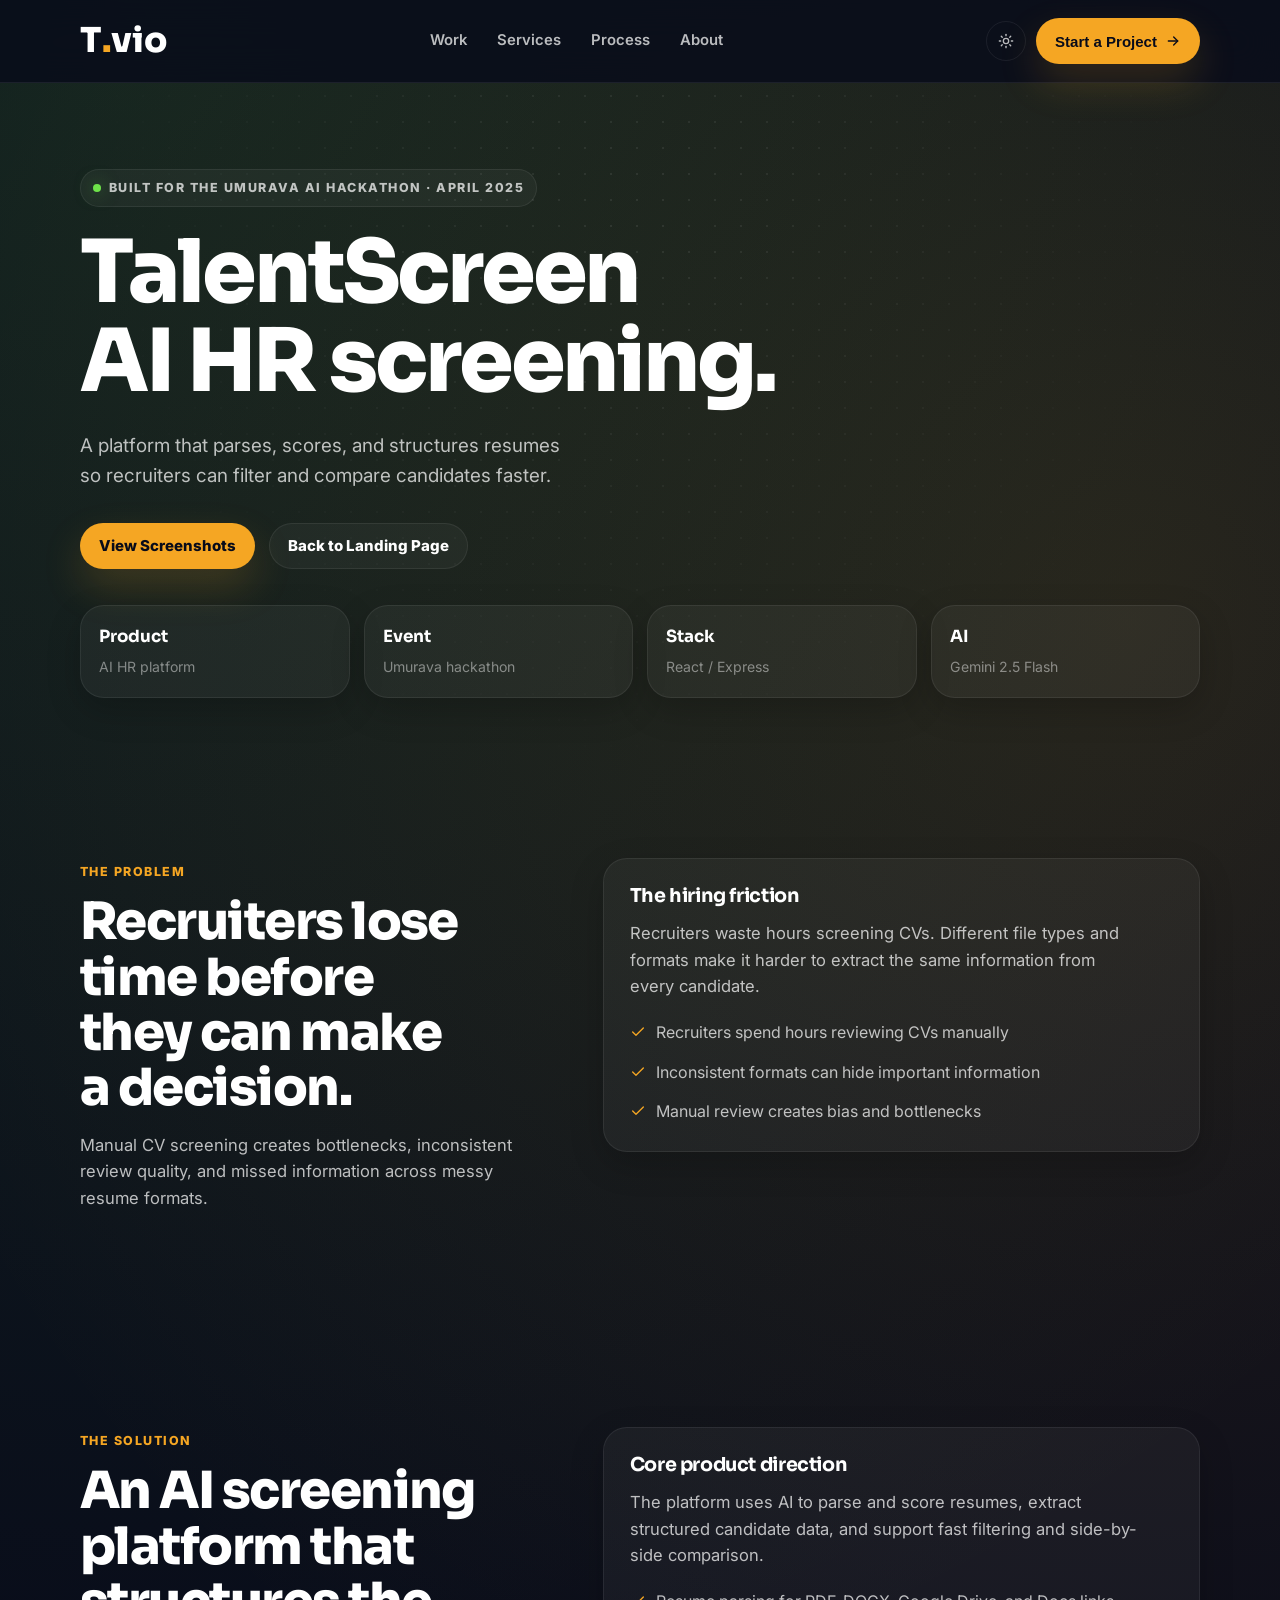
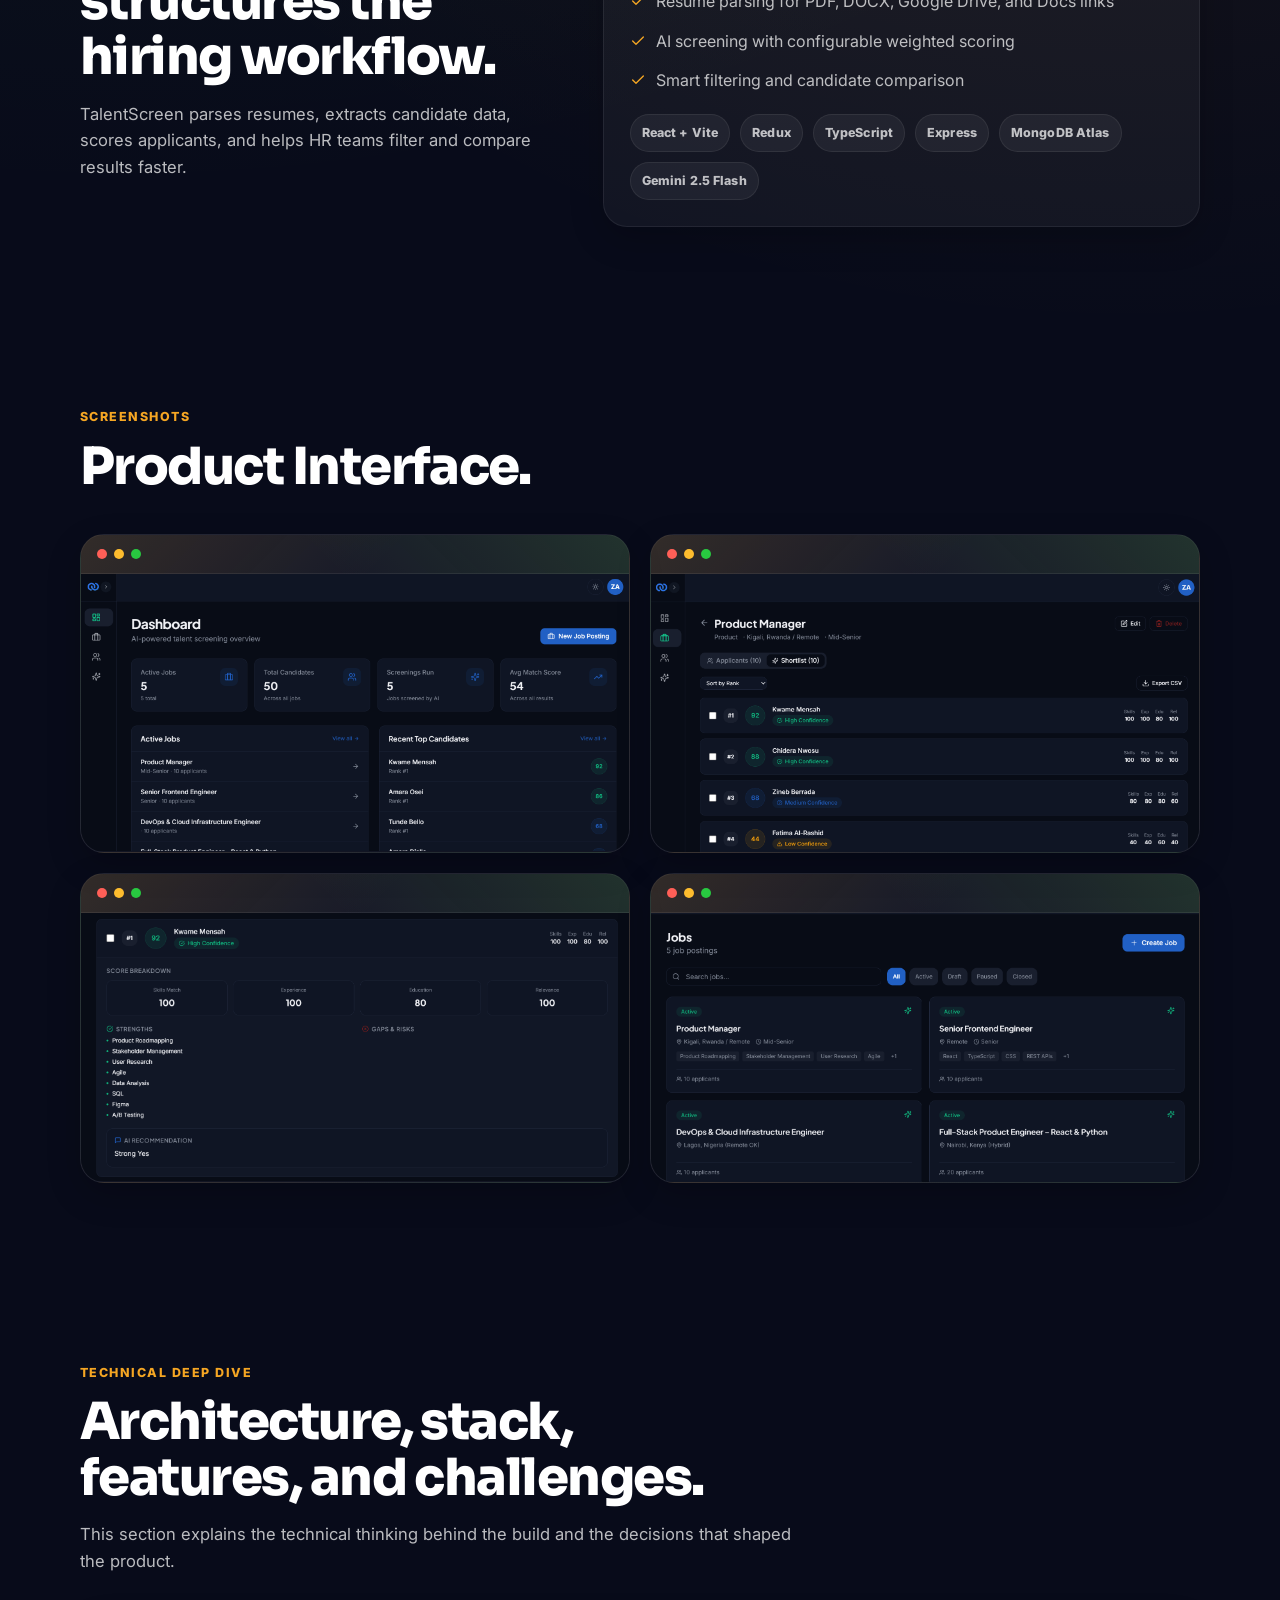
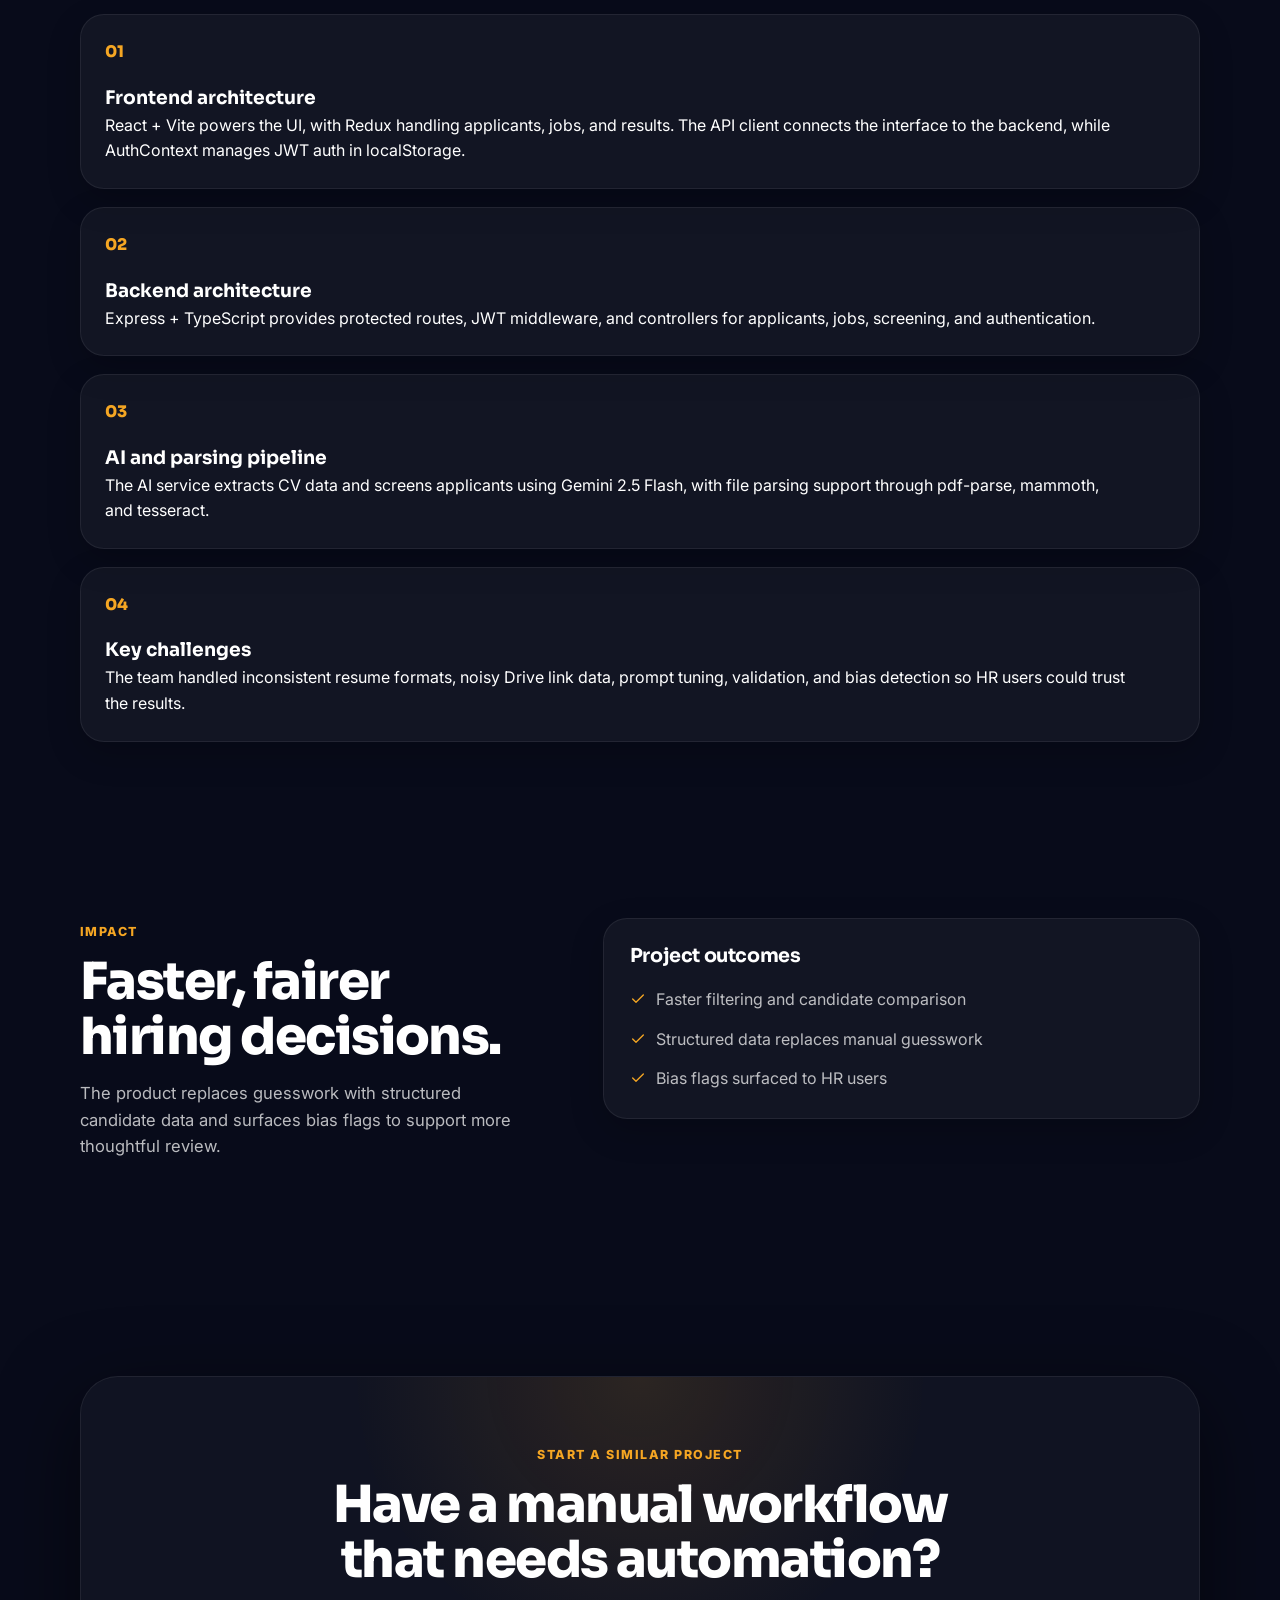
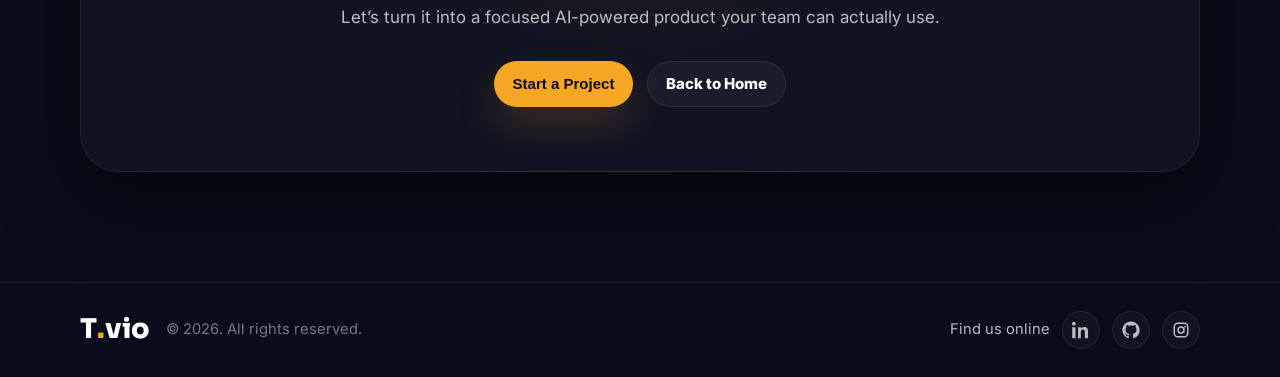
==== sub_pages/talentscreenai_case_study_template.html @ 97096a98 "changed layout and added new pages, new theme(dark/light), case study page" ====
<!DOCTYPE html>
<html lang="en">
<head>
  <meta charset="UTF-8" />
  <meta name="viewport" content="width=device-width, initial-scale=1.0" />
  <title>TalentScreenAI Case Study — T.vio</title>
  <meta name="description" content="A T.vio case study page for TalentScreenAI, an AI-powered hiring and candidate screening product." />

  <link rel="preconnect" href="https://fonts.googleapis.com" />
  <link rel="preconnect" href="https://fonts.gstatic.com" crossorigin />
  <link href="https://fonts.googleapis.com/css2?family=Inter:wght@400;500;600;700;800;900&family=Sora:wght@600;700;800&display=swap" rel="stylesheet" />

  <link rel="icon" type="image/png" href="../img/tvio logo.jpeg">
  <link rel="stylesheet" href="../tvio-theme.css" />
  <link rel="stylesheet" href="../style.css" />

  <style>

    * {
  box-sizing: border-box;
  margin: 0;
  padding: 0;
}

html { scroll-behavior: smooth; }

a {
  color: inherit;
  text-decoration: none;
}

img {
  display: block;
  max-width: 100%;
}

h1,
h2,
h3,
p,
li {
  text-wrap: pretty;
}

h1,
h2,
h3 {
  font-family: var(--font-heading);
  text-wrap: balance;
}

.headline-line {
  display: block;
}

.hero-lockup .headline-line {
  white-space: nowrap;
}

.container {
  width: min(1120px, calc(100% - 40px));
  margin: 0 auto;
}

.nav {
  position: sticky;
  top: 0;
  z-index: 50;
  backdrop-filter: blur(18px);
  background: rgba(8, 11, 26, 0.82);
  border-bottom: 1px solid var(--border);
  transition: background 0.25s ease, border-color 0.25s ease;
}

body.menu-open { overflow: hidden; }

.nav-inner {
  min-height: 82px;
  display: flex;
  align-items: center;
  justify-content: space-between;
  gap: 20px;
}

.logo {
  display: inline-flex;
  align-items: center;
  color: var(--text);
  font-family: var(--font-heading);
  font-size: 2.15rem;
  font-weight: 800;
  line-height: 1;
}

.logo-accent { color: var(--primary); }

.nav-links {
  display: flex;
  align-items: center;
  gap: 30px;
  color: var(--muted-2);
  font-size: 0.93rem;
  font-weight: 600;
}

.nav-links a {
  position: relative;
  padding: 8px 0;
  transition: color 0.2s ease;
}

.nav-links a::after {
  content: "";
  position: absolute;
  left: 0;
  right: 0;
  bottom: 2px;
  height: 2px;
  border-radius: 999px;
  background: var(--primary);
  transform: scaleX(0);
  transform-origin: center;
  transition: transform 0.2s ease;
}

.nav-links a:hover { color: var(--text); }
.nav-links a:hover::after { transform: scaleX(1); }

.nav-actions {
  display: flex;
  align-items: center;
  gap: 10px;
}

.btn {
  display: inline-flex;
  align-items: center;
  justify-content: center;
  gap: 8px;
  min-height: 46px;
  padding: 0 18px;
  white-space: nowrap;
  border-radius: 999px;
  border: 1px solid transparent;
  font-weight: 800;
  font-size: 0.94rem;
  transition: transform 0.2s ease, border-color 0.2s ease, background 0.2s ease;
  cursor: pointer;
}

.btn:hover { transform: translateY(-2px); }

.btn-primary {
  background: var(--cta);
  color: var(--cta-text);
  box-shadow: 0 18px 40px rgba(245, 166, 35, 0.18);
}

.btn-secondary {
  background: rgba(255, 255, 255, 0.04);
  border-color: var(--border);
  color: var(--text);
}

.btn-icon,
.theme-icon,
.menu-icon,
.close-icon,
.section-icon svg,
.check-icon {
  width: 16px;
  height: 16px;
  stroke: currentColor;
  stroke-width: 2;
  fill: none;
  stroke-linecap: round;
  stroke-linejoin: round;
}

.theme-toggle,
.mobile-menu-toggle {
  width: 40px;
  height: 40px;
  display: inline-grid;
  place-items: center;
  border-radius: 999px;
  border: 1px solid var(--border);
  background: transparent;
  color: var(--muted-2);
  cursor: pointer;
  transition: transform 0.2s ease, background 0.2s ease, border-color 0.2s ease, color 0.2s ease;
}

.theme-toggle:hover,
.mobile-menu-toggle:hover {
  transform: translateY(-1px);
  background: rgba(255, 255, 255, 0.055);
  color: var(--text);
  border-color: var(--color-faint-white);
}

.mobile-menu-toggle { display: none; }
.close-icon, .moon-icon { display: none; }

body.menu-open .menu-icon,
body.light-mode .sun-icon { display: none; }

body.menu-open .close-icon,
body.light-mode .moon-icon { display: block; }

.case-hero {
  position: relative;
  overflow: hidden;
  padding: 86px 0 72px;
}

.case-hero::before {
  content: "";
  position: absolute;
  inset: 16px 0 auto 50%;
  width: min(780px, 90vw);
  height: min(780px, 90vw);
  transform: translateX(-50%);
  background:
    radial-gradient(circle at 50% 50%, var(--color-green-dim), transparent 0 34%, transparent 54%),
    radial-gradient(circle at 50% 50%, var(--color-orange-dim), transparent 0 22%, transparent 48%);
  filter: blur(8px);
  opacity: 0.9;
  pointer-events: none;
}

.case-hero::after {
  content: "";
  position: absolute;
  inset: 0;
  background-image: radial-gradient(var(--color-faint-white) 1px, transparent 1px);
  background-size: 26px 26px;
  mask-image: radial-gradient(circle at 50% 18%, black, transparent 68%);
  pointer-events: none;
  opacity: 0.45;
}

.case-hero-grid {
  position: relative;
  z-index: 1;
  display: grid;
  grid-template-columns: minmax(0, 1fr);
  gap: 52px;
  align-items: center;
}

.case-hero-grid > * {
  min-width: 0;
}

.eyebrow,
.section-kicker {
  display: inline-flex;
  align-items: center;
  gap: 8px;
  color: var(--primary);
  font-size: 0.78rem;
  font-weight: 800;
  letter-spacing: 0.12em;
  text-transform: uppercase;
  margin-bottom: 12px;
}

.eyebrow {
  padding: 8px 12px;
  border-radius: 999px;
  border: 1px solid var(--border);
  background: rgba(255, 255, 255, 0.04);
  color: var(--muted-2);
  margin-bottom: 22px;
}

.dot {
  width: 8px;
  height: 8px;
  border-radius: 999px;
  background: var(--secondary);
  box-shadow: 0 0 18px rgba(110, 226, 74, 0.55);
}

h1 {
  font-size: clamp(3.25rem, 6.8vw, 6rem);
  line-height: 1.02;
  letter-spacing: -0.035em;
  font-weight: 800;
  max-width: 860px;
  margin-bottom: 24px;
}

.case-hero p {
  max-width: 650px;
  color: var(--muted-2);
  font-size: 1.18rem;
  margin-bottom: 32px;
}

.hero-actions {
  display: flex;
  flex-wrap: wrap;
  gap: 14px;
}

.meta-strip {
  position: relative;
  z-index: 1;
  display: grid;
  grid-template-columns: repeat(4, minmax(0, 1fr));
  gap: 14px;
  margin-top: 36px;
}

.meta-card,
.card,
.screenshot-placeholder,
.timeline-item {
  border-radius: var(--radius);
  background: var(--card);
  border: 1px solid var(--border);
  box-shadow: 0 12px 34px rgba(0, 0, 0, 0.2);
}

.meta-card {
  padding: 18px;
}

.meta-card strong {
  display: block;
  font-family: var(--font-heading);
  font-size: 1.05rem;
  margin-bottom: 3px;
}

.meta-card span {
  color: var(--muted);
  font-size: 0.88rem;
}

section { padding: 88px 0; }

.section-header {
  max-width: 760px;
  margin-bottom: 40px;
}

h2 {
  font-size: clamp(2.25rem, 4vw, 3.45rem);
  line-height: 1.08;
  letter-spacing: -0.03em;
  font-weight: 800;
  margin-bottom: 16px;
}

.section-header p,
.content-block p,
.card p {
  color: var(--muted-2);
  font-size: 1.04rem;
}

.content-grid {
  display: grid;
  grid-template-columns: 0.9fr 1.1fr;
  gap: 34px;
  align-items: start;
}

.card {
  padding: 26px;
}

.card h3 {
  font-family: var(--font-heading);
  font-size: 1.2rem;
  line-height: 1.18;
  letter-spacing: -0.02em;
  margin-bottom: 12px;
}

.card-list {
  display: grid;
  gap: 14px;
  margin-top: 20px;
  list-style: none;
}

.card-list li {
  display: flex;
  gap: 10px;
  color: var(--muted-2);
}

.check-icon {
  flex: 0 0 auto;
  color: var(--primary);
  margin-top: 4px;
}

.screenshots-grid {
  display: grid;
  grid-template-columns: repeat(2, minmax(0, 1fr));
  gap: 20px;
}

.screenshot-placeholder {
  min-height: 280px;
  overflow: hidden;
  background:
    linear-gradient(135deg, var(--color-orange-dim), transparent 38%),
    linear-gradient(225deg, var(--color-green-dim), transparent 38%),
    var(--card);
}

.screenshot-dark  { display: block; }
.screenshot-light { display: none;  }

body.light-mode .screenshot-dark  { display: none;  }
body.light-mode .screenshot-light { display: block; }

.browser-bar {
  display: flex;
  align-items: center;
  gap: 7px;
  padding: 14px 16px;
  border-bottom: 1px solid var(--border);
  background: rgba(255, 255, 255, 0.025);
}

.browser-bar span {
  width: 10px;
  height: 10px;
  border-radius: 999px;
}

.browser-red { background: #FF5F57; }
.browser-amber { background: #FEBC2E; }
.browser-green { background: #28C840; }

.screenshot-body {
  min-height: 226px;
  display: grid;
  place-items: center;
  padding: 24px;
  text-align: center;
  color: var(--muted-2);
}

.screenshot-body strong {
  display: block;
  font-family: var(--font-heading);
  color: var(--text);
  font-size: 1.2rem;
  margin-bottom: 6px;
}

.timeline {
  display: grid;
  gap: 18px;
  counter-reset: steps;
}

.timeline-item {
  position: relative;
  padding: 24px;
}

.timeline-item::before {
  counter-increment: steps;
  content: "0" counter(steps);
  display: inline-block;
  color: var(--primary);
  font-family: var(--font-heading);
  font-weight: 800;
  margin-bottom: 18px;
}

.tech-stack {
  display: flex;
  flex-wrap: wrap;
  gap: 10px;
  margin-top: 20px;
}

.tech-stack span {
  padding: 8px 11px;
  border-radius: 999px;
  background: rgba(255, 255, 255, 0.055);
  border: 1px solid var(--border);
  color: var(--muted-2);
  font-size: 0.78rem;
  font-weight: 800;
  letter-spacing: 0.01em;
}

.cta { padding-bottom: 110px; }

.cta-box {
  text-align: center;
  padding: 64px 28px;
  border-radius: 38px;
  border: 1px solid var(--border);
  background:
    radial-gradient(circle at 50% 0%, var(--color-orange-dim), transparent 42%),
    rgba(255, 255, 255, 0.035);
  box-shadow: var(--shadow);
}

.cta-box h2 {
  max-width: 760px;
  margin-inline: auto;
}

.cta-box p {
  max-width: 620px;
  margin: 0 auto 30px;
  color: var(--muted-2);
  font-size: 1.06rem;
}

.footer {
  border-top: 1px solid var(--border);
  padding: 28px 0;
  color: var(--muted);
}

.footer-inner {
  display: flex;
  align-items: center;
  justify-content: space-between;
  gap: 20px;
  flex-wrap: wrap;
}

.footer-brand,
.footer-links,
.footer-socials {
  display: flex;
  align-items: center;
  gap: 12px;
}

.footer-brand {
  gap: 16px;
  font-size: 0.92rem;
}

.footer-logo { font-size: 1.7rem; }

.footer-links {
  color: var(--muted-2);
  font-size: 0.92rem;
}

.social-link {
  width: 38px;
  height: 38px;
  display: inline-grid;
  place-items: center;
  border-radius: 999px;
  border: 1px solid var(--border);
  background: rgba(255, 255, 255, 0.035);
  color: var(--muted-2);
  transition: transform 0.2s ease, background 0.2s ease, color 0.2s ease, border-color 0.2s ease;
}

.social-link:hover {
  transform: translateY(-2px);
  color: var(--text);
  background: rgba(255, 255, 255, 0.07);
  border-color: var(--color-faint-white);
}

.social-link svg {
  width: 18px;
  height: 18px;
  fill: currentColor;
}

@media (max-width: 1080px) {
  .case-hero-grid,
  .content-grid {
    grid-template-columns: 1fr;
  }

  .meta-strip {
    grid-template-columns: repeat(2, minmax(0, 1fr));
  }
}

@media (max-width: 860px) {
  .nav-inner { min-height: 74px; }

  .nav-links {
    position: fixed;
    top: 74px;
    left: 20px;
    right: 20px;
    display: grid;
    gap: 6px;
    padding: 16px;
    border: 1px solid var(--border);
    border-radius: 22px;
    background: rgba(8, 11, 26, 0.96);
    box-shadow: var(--shadow);
    opacity: 0;
    visibility: hidden;
    transform: translateY(-8px);
    transition: opacity 0.2s ease, visibility 0.2s ease, transform 0.2s ease;
  }

  body.light-mode .nav-links {
    background: rgba(255, 248, 238, 0.96);
  }

  body.menu-open .nav-links {
    opacity: 1;
    visibility: visible;
    transform: translateY(0);
  }

  .nav-links a {
    padding: 13px 14px;
    border-radius: 14px;
  }

  .nav-links a::after { display: none; }

  .mobile-menu-toggle { display: inline-grid; }
}

@media (max-width: 720px) {
  .container { width: min(100% - 28px, 1120px); }

  .case-hero { padding: 68px 0 64px; }

  h1 {
    font-size: clamp(2.45rem, 12vw, 3.75rem);
    line-height: 1.06;
  }

  h2 { font-size: clamp(1.9rem, 9vw, 2.65rem); }

  .case-hero p { font-size: 1.02rem; }

  .hero-lockup .headline-line,
  .case-hero p .headline-line {
    white-space: normal;
  }

  .hero-actions,
  .cta-box .hero-actions {
    width: 100%;
  }

  .hero-actions .btn,
  .cta-box .btn {
    flex: 1 1 100%;
    width: 100%;
  }

  .screenshots-grid,
  .meta-strip {
    grid-template-columns: 1fr;
  }

  .card,
  .timeline-item {
    padding: 18px;
  }

  section { padding: 68px 0; }

  .cta-box {
    padding: 46px 20px;
    border-radius: 28px;
  }

  .footer-inner,
  .footer-brand,
  .footer-links {
    align-items: flex-start;
    flex-direction: column;
  }
}

@media (max-width: 520px) {
  .container { width: min(100% - 22px, 1120px); }

  .logo { font-size: 1.55rem; }

  .theme-toggle,
  .mobile-menu-toggle {
    width: 38px;
    height: 38px;
  }

  .nav-actions .btn-primary {
    min-height: 40px;
    padding: 0 12px;
    font-size: 0.84rem;
  }

  .nav-actions .btn-icon { display: none; }

  .eyebrow {
    white-space: normal;
    font-size: 0.74rem;
  }
}
  </style>
</head>
<body>
  <header class="nav">
    <div class="container nav-inner">
      <a href="../index.html" class="logo" aria-label="T.vio home">T<span class="logo-accent">.</span>vio</a>

      <nav class="nav-links" id="main-navigation" aria-label="Main navigation">
        <a href="../index.html#work">Work</a>
        <a href="../index.html#services">Services</a>
        <a href="../index.html#process">Process</a>
        <a href="../index.html#about">About</a>
      </nav>

      <div class="nav-actions">
        <button class="mobile-menu-toggle" type="button" aria-label="Open menu" aria-expanded="false" aria-controls="main-navigation">
          <svg class="menu-icon" viewBox="0 0 24 24" aria-hidden="true"><path d="M4 7h16" /><path d="M4 12h16" /><path d="M4 17h16" /></svg>
          <svg class="close-icon" viewBox="0 0 24 24" aria-hidden="true"><path d="M6 6l12 12" /><path d="M18 6L6 18" /></svg>
        </button>
        <button class="theme-toggle" type="button" aria-label="Toggle light mode" aria-pressed="false">
          <svg class="theme-icon sun-icon" viewBox="0 0 24 24" aria-hidden="true">
            <circle cx="12" cy="12" r="4" /><path d="M12 2v2" /><path d="M12 20v2" /><path d="M4.93 4.93l1.41 1.41" /><path d="M17.66 17.66l1.41 1.41" /><path d="M2 12h2" /><path d="M20 12h2" /><path d="M4.93 19.07l1.41-1.41" /><path d="M17.66 6.34l1.41-1.41" />
          </svg>
          <svg class="theme-icon moon-icon" viewBox="0 0 24 24" aria-hidden="true"><path d="M21 14.5A8.5 8.5 0 0 1 9.5 3a7 7 0 1 0 11.5 11.5z" /></svg>
        </button>
        <button class="btn btn-primary js-contact-trigger" type="button">
          Start a Project
          <svg class="btn-icon" viewBox="0 0 24 24" aria-hidden="true"><path d="M5 12h14" /><path d="M13 6l6 6-6 6" /></svg>
        </button>
      </div>
    </div>
  </header>

  <main>
    <section class="case-hero">
      <div class="container">
        <div class="case-hero-grid">
          <div>
            <div class="eyebrow"><span class="dot"></span> Built for the Umurava AI Hackathon · April 2025</div>
            <h1 class="hero-lockup"><span class="headline-line">TalentScreen</span><span class="headline-line">AI HR screening.</span></h1>
            <p>
              <span class="headline-line">A platform that parses, scores, and structures resumes</span><span class="headline-line">so recruiters can filter and compare candidates faster.</span>
            </p>
            <div class="hero-actions">
              <a href="#screenshots" class="btn btn-primary">View Screenshots</a>
              <a href="../index.html" class="btn btn-secondary">Back to Landing Page</a>
            </div>

            <div class="meta-strip" aria-label="Project overview">
              <div class="meta-card">
                <strong>Product</strong>
                <span>AI HR platform</span>
              </div>
              <div class="meta-card">
                <strong>Event</strong>
                <span>Umurava hackathon</span>
              </div>
              <div class="meta-card">
                <strong>Stack</strong>
                <span>React / Express</span>
              </div>
              <div class="meta-card">
                <strong>AI</strong>
                <span>Gemini 2.5 Flash</span>
              </div>
            </div>
          </div>

        </div>
      </div>
    </section>

    <section id="problem">
      <div class="container content-grid">
        <div class="section-header">
          <div class="section-kicker">The problem</div>
          <h2>Recruiters lose time before they can make a decision.</h2>
          <p>Manual CV screening creates bottlenecks, inconsistent review quality, and missed information across messy resume formats.</p>
        </div>

        <div class="card content-block">
          <h3>The hiring friction</h3>
          <p>Recruiters waste hours screening CVs. Different file types and formats make it harder to extract the same information from every candidate.</p>
          <ul class="card-list">
            <li><svg class="check-icon" viewBox="0 0 24 24" aria-hidden="true"><path d="M20 6L9 17l-5-5" /></svg>Recruiters spend hours reviewing CVs manually</li>
            <li><svg class="check-icon" viewBox="0 0 24 24" aria-hidden="true"><path d="M20 6L9 17l-5-5" /></svg>Inconsistent formats can hide important information</li>
            <li><svg class="check-icon" viewBox="0 0 24 24" aria-hidden="true"><path d="M20 6L9 17l-5-5" /></svg>Manual review creates bias and bottlenecks</li>
          </ul>
        </div>
      </div>
    </section>

    <section id="solution">
      <div class="container content-grid">
        <div class="section-header">
          <div class="section-kicker">The solution</div>
          <h2>An AI screening platform that structures the hiring workflow.</h2>
          <p>TalentScreen parses resumes, extracts candidate data, scores applicants, and helps HR teams filter and compare results faster.</p>
        </div>

        <div class="card content-block">
          <h3>Core product direction</h3>
          <p>The platform uses AI to parse and score resumes, extract structured candidate data, and support fast filtering and side-by-side comparison.</p>
          <ul class="card-list">
            <li><svg class="check-icon" viewBox="0 0 24 24" aria-hidden="true"><path d="M20 6L9 17l-5-5" /></svg>Resume parsing for PDF, DOCX, Google Drive, and Docs links</li>
            <li><svg class="check-icon" viewBox="0 0 24 24" aria-hidden="true"><path d="M20 6L9 17l-5-5" /></svg>AI screening with configurable weighted scoring</li>
            <li><svg class="check-icon" viewBox="0 0 24 24" aria-hidden="true"><path d="M20 6L9 17l-5-5" /></svg>Smart filtering and candidate comparison</li>
          </ul>
          <div class="tech-stack" aria-label="Technology stack">
            <span>React + Vite</span>
            <span>Redux</span>
            <span>TypeScript</span>
            <span>Express</span>
            <span>MongoDB Atlas</span>
            <span>Gemini 2.5 Flash</span>
          </div>
        </div>
      </div>
    </section>

    <section id="screenshots">
      <div class="container">
        <div class="section-header">
          <div class="section-kicker">Screenshots</div>
          <h2>Product Interface.</h2>
        </div>

        <div class="screenshots-grid">
          <div class="screenshot-placeholder">
            <div class="browser-bar"><span class="browser-red"></span><span class="browser-amber"></span><span class="browser-green"></span></div>
            <img class="screenshot-dark"  src="./imgs/talentAI/dark/dashboard.PNG"  alt="Dashboard" />
            <img class="screenshot-light" src="./imgs/talentAI/light/dashboard.PNG" alt="Dashboard" />
          </div>
          <div class="screenshot-placeholder">
            <div class="browser-bar"><span class="browser-red"></span><span class="browser-amber"></span><span class="browser-green"></span></div>
            <img class="screenshot-dark"  src="./imgs/talentAI/dark/ranked.PNG"  alt="Candidate Ranking" />
            <img class="screenshot-light" src="./imgs/talentAI/light/screening_results.PNG" alt="Candidate Ranking" />
          </div>
          <div class="screenshot-placeholder">
            <div class="browser-bar"><span class="browser-red"></span><span class="browser-amber"></span><span class="browser-green"></span></div>
            <img class="screenshot-dark"  src="./imgs/talentAI/dark/candidate_Result.PNG"  alt="Candidate Details" />
            <img class="screenshot-light" src="./imgs/talentAI/light/canddiate_details.PNG" alt="Candidate Details" />
          </div>
          <div class="screenshot-placeholder">
            <div class="browser-bar"><span class="browser-red"></span><span class="browser-amber"></span><span class="browser-green"></span></div>
            <img class="screenshot-dark"  src="./imgs/talentAI/dark/jobs.PNG"  alt="Jobs Page" />
            <img class="screenshot-light" src="./imgs/talentAI/light/jobs.PNG" alt="Jobs Page" />
          </div>
        </div>
      </div>
    </section>

    <section id="process">
      <div class="container">
        <div class="section-header">
          <div class="section-kicker">Technical deep dive</div>
          <h2>Architecture, stack, features, and challenges.</h2>
          <p>This section explains the technical thinking behind the build and the decisions that shaped the product.</p>
        </div>

        <div class="timeline">
          <article class="timeline-item">
            <h3>Frontend architecture</h3>
            <p>React + Vite powers the UI, with Redux handling applicants, jobs, and results. The API client connects the interface to the backend, while AuthContext manages JWT auth in localStorage.</p>
          </article>
          <article class="timeline-item">
            <h3>Backend architecture</h3>
            <p>Express + TypeScript provides protected routes, JWT middleware, and controllers for applicants, jobs, screening, and authentication.</p>
          </article>
          <article class="timeline-item">
            <h3>AI and parsing pipeline</h3>
            <p>The AI service extracts CV data and screens applicants using Gemini 2.5 Flash, with file parsing support through pdf-parse, mammoth, and tesseract.</p>
          </article>
          <article class="timeline-item">
            <h3>Key challenges</h3>
            <p>The team handled inconsistent resume formats, noisy Drive link data, prompt tuning, validation, and bias detection so HR users could trust the results.</p>
          </article>
        </div>
      </div>
    </section>

    <section id="outcome">
      <div class="container content-grid">
        <div class="section-header">
          <div class="section-kicker">Impact</div>
          <h2>Faster, fairer hiring decisions.</h2>
          <p>The product replaces guesswork with structured candidate data and surfaces bias flags to support more thoughtful review.</p>
        </div>

        <div class="card content-block">
          <h3>Project outcomes</h3>
          <ul class="card-list">
            <li><svg class="check-icon" viewBox="0 0 24 24" aria-hidden="true"><path d="M20 6L9 17l-5-5" /></svg>Faster filtering and candidate comparison</li>
            <li><svg class="check-icon" viewBox="0 0 24 24" aria-hidden="true"><path d="M20 6L9 17l-5-5" /></svg>Structured data replaces manual guesswork</li>
            <li><svg class="check-icon" viewBox="0 0 24 24" aria-hidden="true"><path d="M20 6L9 17l-5-5" /></svg>Bias flags surfaced to HR users</li>
          </ul>
        </div>
      </div>
    </section>

    <section class="cta" id="contact">
      <div class="container">
        <div class="cta-box">
          <div class="section-kicker">Start a similar project</div>
          <h2>Have a manual workflow that needs automation?</h2>
          <p>Let’s turn it into a focused AI-powered product your team can actually use.</p>
          <div class="hero-actions" style="justify-content: center; margin-bottom: 0;">
            <button class="btn btn-primary js-contact-trigger" type="button">Start a Project</button>
            <a href="../index.html" class="btn btn-secondary">Back to Home</a>
          </div>
        </div>
      </div>
    </section>
  </main>

  <footer class="footer">
    <div class="container footer-inner">
      <div class="footer-brand">
        <a href="../index.html" class="logo footer-logo" aria-label="T.vio home">T<span class="logo-accent">.</span>vio</a>
        <span>© 2026. All rights reserved.</span>
      </div>
      <div class="footer-links">
        <span>Find us online</span>
        <div class="footer-socials" aria-label="Social links">
          <a class="social-link" href="https://www.linkedin.com/in/t-vio-a77339404/" target="_blank" rel="noopener noreferrer" aria-label="LinkedIn">
            <svg viewBox="0 0 24 24" aria-hidden="true"><path d="M4.98 3.5C4.98 4.88 3.86 6 2.5 6S0 4.88 0 3.5 1.12 1 2.5 1s2.48 1.12 2.48 2.5zM.36 8.25h4.28V23H.36V8.25zM8.06 8.25h4.1v2.02h.06c.57-1.08 1.96-2.22 4.04-2.22 4.32 0 5.12 2.84 5.12 6.54V23h-4.27v-7.46c0-1.78-.03-4.07-2.48-4.07-2.49 0-2.87 1.94-2.87 3.94V23H8.06V8.25z" /></svg>
          </a>
          <a class="social-link" href="https://github.com/nuviofreelancers" target="_blank" rel="noopener noreferrer" aria-label="GitHub">
            <svg viewBox="0 0 24 24" aria-hidden="true"><path d="M12 .5C5.65.5.5 5.65.5 12c0 5.08 3.29 9.39 7.86 10.91.58.11.79-.25.79-.56v-2.14c-3.2.7-3.87-1.36-3.87-1.36-.52-1.34-1.28-1.69-1.28-1.69-1.05-.72.08-.7.08-.7 1.16.08 1.77 1.19 1.77 1.19 1.03 1.76 2.7 1.25 3.36.96.1-.75.4-1.25.73-1.54-2.55-.29-5.23-1.28-5.23-5.68 0-1.25.45-2.28 1.18-3.08-.12-.29-.51-1.46.11-3.04 0 0 .97-.31 3.16 1.18A10.9 10.9 0 0 1 12 6.07c.98 0 1.96.13 2.88.38 2.19-1.49 3.15-1.18 3.15-1.18.63 1.58.23 2.75.11 3.04.74.8 1.18 1.83 1.18 3.08 0 4.42-2.69 5.38-5.25 5.67.41.36.78 1.06.78 2.14v3.15c0 .31.21.68.8.56A11.51 11.51 0 0 0 23.5 12C23.5 5.65 18.35.5 12 .5z" /></svg>
          </a>
          <a class="social-link" href="https://www.instagram.com/t.vio_ltd" target="_blank" rel="noopener noreferrer" aria-label="Instagram">
            <svg viewBox="0 0 24 24" aria-hidden="true"><path d="M7.75 2h8.5A5.76 5.76 0 0 1 22 7.75v8.5A5.76 5.76 0 0 1 16.25 22h-8.5A5.76 5.76 0 0 1 2 16.25v-8.5A5.76 5.76 0 0 1 7.75 2zm0 2A3.75 3.75 0 0 0 4 7.75v8.5A3.75 3.75 0 0 0 7.75 20h8.5A3.75 3.75 0 0 0 20 16.25v-8.5A3.75 3.75 0 0 0 16.25 4h-8.5z" /><path d="M12 7a5 5 0 1 1 0 10 5 5 0 0 1 0-10zm0 2a3 3 0 1 0 0 6 3 3 0 0 0 0-6z" /><path d="M17.5 6.35a1.15 1.15 0 1 1 0 2.3 1.15 1.15 0 0 1 0-2.3z" /></svg>
          </a>
        </div>
      </div>
    </div>
  </footer>

  <!-- Contact Modal -->
  <div class="contact-modal" id="contactModal" role="dialog" aria-modal="true" aria-labelledby="modalTitle" hidden>
    <div class="contact-modal-backdrop js-modal-close"></div>
    <div class="contact-modal-card">
      <button class="contact-modal-close js-modal-close" type="button" aria-label="Close">
        <svg viewBox="0 0 24 24" aria-hidden="true"><path d="M6 6l12 12" /><path d="M18 6L6 18" /></svg>
      </button>
      <div class="contact-modal-icon" aria-hidden="true">
        <svg viewBox="0 0 24 24"><path d="M12 2v4" /><path d="M12 18v4" /><path d="M4.93 4.93l2.83 2.83" /><path d="M16.24 16.24l2.83 2.83" /><path d="M2 12h4" /><path d="M18 12h4" /><path d="M4.93 19.07l2.83-2.83" /><path d="M16.24 7.76l2.83-2.83" /></svg>
      </div>
      <div class="contact-modal-kicker">Coming soon</div>
      <h3 id="modalTitle">This feature is on its way.</h3>
      <p>Our project intake form isn't live just yet — but we'd love to hear from you. Drop us an email and we'll get back to you shortly.</p>
      <a href="mailto:nuviofreelancers@gmail.com" class="btn btn-primary contact-modal-btn">
        <svg viewBox="0 0 24 24" aria-hidden="true" class="btn-icon"><path d="M4 4h16a2 2 0 0 1 2 2v12a2 2 0 0 1-2 2H4a2 2 0 0 1-2-2V6a2 2 0 0 1 2-2z" /><path d="M22 6l-10 7L2 6" /></svg>
        nuviofreelancers@gmail.com
      </a>
    </div>
  </div>

  <style>
    .contact-modal { position: fixed; inset: 0; z-index: 200; display: grid; place-items: center; padding: 20px; }
    .contact-modal[hidden] { display: none; }
    .contact-modal-backdrop { position: absolute; inset: 0; background: rgba(8, 11, 26, 0.78); backdrop-filter: blur(6px); animation: modalFadeIn 0.2s ease; }
    body.light-mode .contact-modal-backdrop { background: rgba(14, 18, 40, 0.52); }
    .contact-modal-card { position: relative; z-index: 1; width: min(480px, 100%); padding: 40px 36px 36px; border-radius: 32px; border: 1px solid var(--border); background: var(--card-strong); box-shadow: var(--shadow); text-align: center; animation: modalSlideUp 0.25s cubic-bezier(0.22, 1, 0.36, 1); }
    body.light-mode .contact-modal-card { background: #FFFFFF; border-color: rgba(245, 166, 35, 0.18); }
    @keyframes modalFadeIn { from { opacity: 0; } to { opacity: 1; } }
    @keyframes modalSlideUp { from { opacity: 0; transform: translateY(18px) scale(0.97); } to { opacity: 1; transform: translateY(0) scale(1); } }
    .contact-modal-close { position: absolute; top: 16px; right: 16px; width: 36px; height: 36px; display: inline-grid; place-items: center; border-radius: 999px; border: 1px solid var(--border); background: transparent; color: var(--muted); cursor: pointer; transition: background 0.2s ease, color 0.2s ease; }
    .contact-modal-close:hover { background: rgba(255, 255, 255, 0.07); color: var(--text); }
    .contact-modal-close svg { width: 14px; height: 14px; stroke: currentColor; stroke-width: 2.5; fill: none; stroke-linecap: round; }
    .contact-modal-icon { width: 56px; height: 56px; display: grid; place-items: center; border-radius: 20px; margin: 0 auto 20px; background: linear-gradient(135deg, var(--color-orange-dim), var(--color-green-dim)); border: 1px solid rgba(245, 166, 35, 0.22); color: var(--primary); }
    .contact-modal-icon svg { width: 24px; height: 24px; stroke: currentColor; stroke-width: 2; fill: none; stroke-linecap: round; stroke-linejoin: round; animation: modalIconSpin 10s linear infinite; }
    @keyframes modalIconSpin { from { transform: rotate(0deg); } to { transform: rotate(360deg); } }
    .contact-modal-kicker { color: var(--primary); font-size: 0.76rem; font-weight: 800; letter-spacing: 0.12em; text-transform: uppercase; margin-bottom: 10px; }
    .contact-modal-card h3 { font-size: 1.55rem; letter-spacing: -0.025em; margin-bottom: 12px; }
    .contact-modal-card p { color: var(--muted-2); font-size: 0.97rem; line-height: 1.6; max-width: 360px; margin: 0 auto 28px; }
    .contact-modal-btn { width: 100%; font-size: 0.9rem; letter-spacing: 0.01em; }
  </style>

  <script src="../script.js"></script>
  <script>
    const modal = document.getElementById('contactModal');
    function openModal() { modal.hidden = false; document.body.style.overflow = 'hidden'; modal.querySelector('.contact-modal-close').focus(); }
    function closeModal() { modal.hidden = true; document.body.style.overflow = ''; }
    document.querySelectorAll('.js-contact-trigger').forEach(btn => btn.addEventListener('click', openModal));
    document.querySelectorAll('.js-modal-close').forEach(el => el.addEventListener('click', closeModal));
    document.addEventListener('keydown', (e) => { if (e.key === 'Escape' && !modal.hidden) closeModal(); });
  </script>
</body>
</html>
---- tvio-theme.css ----
/*
  T.vio Theme CSS
  Includes both dark mode and vibrant light mode.
  Fonts: Sora for headings/logo, Inter for body/UI.
*/

@import url("https://fonts.googleapis.com/css2?family=Inter:wght@400;500;600;700;800;900&family=Sora:wght@600;700;800&display=swap");

:root {
  /* Core Palette */
  --color-navy: #080B1A;
  --color-navy-mid: #0E1228;
  --color-navy-card: #111629;
  --color-preview-dark: #0A0D1F;

  --color-orange: #F5A623;
  --color-green: #6EE24A;
  --color-white: #FFFFFF;

  /* Soft Accent Tints */
  --color-orange-dim: rgba(245, 166, 35, 0.12);
  --color-green-dim: rgba(110, 226, 74, 0.12);

  /* Dark Mode Support */
  --color-muted-white: rgba(255, 255, 255, 0.45);
  --color-soft-white: rgba(255, 255, 255, 0.72);
  --color-faint-white: rgba(255, 255, 255, 0.18);
  --color-navy-line: rgba(255, 255, 255, 0.07);

  /* Dark Mode Tokens */
  --bg: var(--color-navy);
  --bg-soft: var(--color-navy-mid);
  --card: rgba(255, 255, 255, 0.045);
  --card-strong: var(--color-navy-card);
  --border: var(--color-navy-line);

  --text: var(--color-white);
  --muted: var(--color-muted-white);
  --muted-2: var(--color-soft-white);

  --primary: var(--color-orange);
  --secondary: var(--color-green);

  --cta: var(--color-orange);
  --cta-text: var(--color-navy);

  --shadow: 0 24px 80px rgba(0, 0, 0, 0.52);

  --font-heading: "Sora", "Inter", system-ui, sans-serif;
  --font-body: "Inter", system-ui, -apple-system, BlinkMacSystemFont, "Segoe UI", sans-serif;

  --radius: 24px;
}

/* Vibrant Light Mode */
body.light-mode {
  --bg: #FFF8EE;
  --bg-soft: #FFFDF8;
  --card: rgba(255, 255, 255, 0.78);
  --card-strong: #FFFFFF;
  --border: rgba(245, 166, 35, 0.16);

  --text: #0E1228;
  --muted: rgba(14, 18, 40, 0.58);
  --muted-2: rgba(14, 18, 40, 0.78);

  --primary: #E89513;
  --secondary: #58C83A;

  --cta: #E89513;
  --cta-text: #0E1228;

  --shadow: 0 18px 48px rgba(14, 18, 40, 0.10);
}

body {
  font-family: var(--font-body);
  background:
    radial-gradient(circle at 10% 0%, var(--color-green-dim), transparent 34%),
    radial-gradient(circle at 88% 12%, var(--color-orange-dim), transparent 28%),
    var(--bg);
  color: var(--text);
  line-height: 1.6;
  overflow-x: hidden;
  -webkit-font-smoothing: antialiased;
  text-rendering: optimizeLegibility;
  transition: background 0.25s ease, color 0.25s ease;
}

body.light-mode {
  background:
    radial-gradient(circle at 8% 0%, rgba(245, 166, 35, 0.18), transparent 32%),
    radial-gradient(circle at 92% 10%, rgba(110, 226, 74, 0.14), transparent 28%),
    radial-gradient(circle at 50% 100%, rgba(245, 166, 35, 0.08), transparent 30%),
    linear-gradient(180deg, #FFF8EE 0%, #FFFDF8 100%);
}

body.light-mode .nav {
  background: rgba(255, 248, 238, 0.82);
  border-bottom: 1px solid rgba(245, 166, 35, 0.14);
  box-shadow: 0 10px 30px rgba(14, 18, 40, 0.04);
}

body.light-mode .btn-primary {
  background: linear-gradient(135deg, #F5A623, #F1B548);
  color: #0E1228;
  box-shadow: 0 16px 34px rgba(245, 166, 35, 0.24);
}

body.light-mode .btn-secondary {
  background: rgba(255, 255, 255, 0.88);
  color: var(--text);
  border-color: rgba(245, 166, 35, 0.18);
  box-shadow: 0 10px 24px rgba(14, 18, 40, 0.05);
}

body.light-mode .btn-secondary:hover {
  background: #FFFFFF;
  border-color: rgba(245, 166, 35, 0.26);
}

body.light-mode .card,
body.light-mode .meta-card,
body.light-mode .timeline-item,
body.light-mode .screenshot-placeholder {
  background: linear-gradient(180deg, rgba(255,255,255,0.96), rgba(255,252,246,0.94));
  border: 1px solid rgba(245, 166, 35, 0.14);
  box-shadow: 0 16px 40px rgba(14, 18, 40, 0.08);
}

body.light-mode .metric,
body.light-mode .project-stat,
body.light-mode .feature-point,
body.light-mode .tech-list span,
body.light-mode .tech-stack span {
  background: rgba(245, 166, 35, 0.08);
  border-color: rgba(245, 166, 35, 0.16);
}

body.light-mode .eyebrow,
body.light-mode .section-kicker {
  color: #C97900;
}

body.light-mode .eyebrow {
  background: rgba(245, 166, 35, 0.08);
  border-color: rgba(245, 166, 35, 0.16);
}

body.light-mode .hero::before,
body.light-mode .case-hero::before {
  background:
    radial-gradient(circle at 50% 50%, rgba(245, 166, 35, 0.18), transparent 0 34%, transparent 54%),
    radial-gradient(circle at 50% 50%, rgba(110, 226, 74, 0.14), transparent 0 22%, transparent 48%);
  opacity: 1;
  filter: blur(10px);
}

body.light-mode .hero::after,
body.light-mode .case-hero::after,
body.light-mode .about-card::before,
body.light-mode .case-preview::before {
  opacity: 0.22;
}

body.light-mode .abstract-row,
body.light-mode .preview-row {
  background: linear-gradient(135deg, rgba(255,255,255,0.92), rgba(255,249,240,0.88));
  border-color: rgba(245, 166, 35, 0.14);
}

body.light-mode .about-card,
body.light-mode .case-preview {
  background:
    radial-gradient(circle at 24% 22%, rgba(245, 166, 35, 0.14), transparent 28%),
    radial-gradient(circle at 78% 18%, rgba(110, 226, 74, 0.14), transparent 32%),
    linear-gradient(135deg, rgba(255, 255, 255, 0.96), rgba(255, 249, 237, 0.94));
}

body.light-mode .cta-box {
  background:
    radial-gradient(circle at 50% 0%, rgba(245, 166, 35, 0.14), transparent 42%),
    linear-gradient(180deg, rgba(255,255,255,0.96), rgba(255,252,246,0.94));
  border-color: rgba(245, 166, 35, 0.14);
}

body.light-mode .screenshot-placeholder {
  background:
    linear-gradient(135deg, rgba(245, 166, 35, 0.10), transparent 38%),
    linear-gradient(225deg, rgba(110, 226, 74, 0.10), transparent 38%),
    linear-gradient(180deg, #FFFFFF, #FFFAF2);
}
---- style.css ----
@import "tvio-theme.css";

* {
  box-sizing: border-box;
  margin: 0;
  padding: 0;
}

html { scroll-behavior: smooth; }

a {
  color: inherit;
  text-decoration: none;
}

h1,
h2,
h3,
p,
li {
  text-wrap: pretty;
}

h1,
h2,
h3 {
  font-family: var(--font-heading);
  text-wrap: balance;
}

.headline-line {
  display: block;
  white-space: nowrap;
}

.container {
  width: min(1120px, calc(100% - 40px));
  margin: 0 auto;
}

.nav {
  position: sticky;
  top: 0;
  z-index: 50;
  backdrop-filter: blur(18px);
  background: rgba(8, 11, 26, 0.82);
  border-bottom: 1px solid var(--border);
  transition: background 0.25s ease, border-color 0.25s ease;
}

body.menu-open { overflow: hidden; }

.nav-inner {
  min-height: 82px;
  display: flex;
  align-items: center;
  justify-content: space-between;
  gap: 20px;
}

.logo {
  display: inline-flex;
  align-items: center;
  color: var(--text);
  font-family: var(--font-heading);
  font-size: 2.15rem;
  font-weight: 800;
  line-height: 1;
}

.logo-accent { color: var(--primary); }

.nav-links {
  display: flex;
  align-items: center;
  gap: 30px;
  color: var(--muted-2);
  font-size: 0.93rem;
  font-weight: 600;
}

.nav-links a {
  position: relative;
  padding: 8px 0;
  transition: color 0.2s ease;
}

.nav-links a::after {
  content: "";
  position: absolute;
  left: 0;
  right: 0;
  bottom: 2px;
  height: 2px;
  border-radius: 999px;
  background: var(--primary);
  transform: scaleX(0);
  transform-origin: center;
  transition: transform 0.2s ease;
}

.nav-links a:hover { color: var(--text); }
.nav-links a:hover::after { transform: scaleX(1); }

.nav-actions {
  display: flex;
  align-items: center;
  gap: 10px;
}

.btn {
  display: inline-flex;
  align-items: center;
  justify-content: center;
  gap: 8px;
  min-height: 46px;
  padding: 0 18px;
  white-space: nowrap;
  border-radius: 999px;
  border: 1px solid transparent;
  font-weight: 800;
  font-size: 0.94rem;
  transition: transform 0.2s ease, border-color 0.2s ease, background 0.2s ease;
  cursor: pointer;
}

.btn:hover { transform: translateY(-2px); }

.btn-primary {
  background: var(--cta);
  color: var(--cta-text);
  box-shadow: 0 18px 40px rgba(245, 166, 35, 0.18);
}

.btn-secondary {
  background: rgba(255, 255, 255, 0.04);
  border-color: var(--border);
  color: var(--text);
}

.btn-icon,
.theme-icon,
.menu-icon,
.close-icon,
.icon svg,
.check-icon {
  width: 16px;
  height: 16px;
  stroke: currentColor;
  stroke-width: 2;
  fill: none;
  stroke-linecap: round;
  stroke-linejoin: round;
}

.theme-toggle,
.mobile-menu-toggle {
  width: 40px;
  height: 40px;
  display: inline-grid;
  place-items: center;
  border-radius: 999px;
  border: 1px solid var(--border);
  background: transparent;
  color: var(--muted-2);
  cursor: pointer;
  transition: transform 0.2s ease, background 0.2s ease, border-color 0.2s ease, color 0.2s ease;
}

.theme-toggle:hover,
.mobile-menu-toggle:hover {
  transform: translateY(-1px);
  background: rgba(255, 255, 255, 0.055);
  color: var(--text);
  border-color: var(--color-faint-white);
}

.mobile-menu-toggle { display: none; }
.close-icon, .moon-icon { display: none; }

body.menu-open .menu-icon,
body.light-mode .sun-icon { display: none; }

body.menu-open .close-icon,
body.light-mode .moon-icon { display: block; }

.hero {
  position: relative;
  overflow: hidden;
  padding: 88px 0 90px;
}

.hero::before {
  content: "";
  position: absolute;
  inset: 18px 0 auto 50%;
  width: min(760px, 88vw);
  height: min(760px, 88vw);
  transform: translateX(-50%);
  background:
    radial-gradient(circle at 50% 50%, var(--color-green-dim), transparent 0 34%, transparent 54%),
    radial-gradient(circle at 50% 50%, var(--color-orange-dim), transparent 0 22%, transparent 48%);
  filter: blur(8px);
  opacity: 0.9;
  pointer-events: none;
}

.hero::after {
  content: "";
  position: absolute;
  inset: 0;
  background-image: radial-gradient(var(--color-faint-white) 1px, transparent 1px);
  background-size: 26px 26px;
  mask-image: radial-gradient(circle at 50% 20%, black, transparent 68%);
  pointer-events: none;
  opacity: 0.45;
}

.hero-grid {
  position: relative;
  z-index: 1;
  display: grid;
  grid-template-columns: 1fr;
  gap: 34px;
  align-items: center;
}

.hero-content { max-width: 920px; }

.eyebrow,
.section-kicker {
  display: inline-flex;
  align-items: center;
  gap: 8px;
  color: var(--primary);
  font-size: 0.78rem;
  font-weight: 800;
  letter-spacing: 0.12em;
  text-transform: uppercase;
  margin-bottom: 12px;
}

.eyebrow {
  padding: 8px 12px;
  border-radius: 999px;
  border: 1px solid var(--border);
  background: rgba(255, 255, 255, 0.04);
  color: var(--muted-2);
  margin-bottom: 22px;
}

.dot {
  width: 8px;
  height: 8px;
  border-radius: 999px;
  background: var(--secondary);
  box-shadow: 0 0 18px rgba(110, 226, 74, 0.55);
}

h1 {
  font-size: clamp(3.25rem, 6.8vw, 6rem);
  line-height: 1.02;
  letter-spacing: -0.035em;
  font-weight: 800;
  max-width: 860px;
  margin-bottom: 24px;
}

.hero p {
  max-width: 620px;
  color: var(--muted-2);
  font-size: 1.18rem;
  margin-bottom: 30px;
}

.hero-actions {
  display: flex;
  flex-wrap: wrap;
  gap: 14px;
  margin-bottom: 30px;
}

.metrics,
.project-stat-grid {
  display: grid;
  grid-template-columns: repeat(3, minmax(0, 1fr));
  gap: 14px;
  max-width: 620px;
}

.metric,
.project-stat {
  padding: 16px;
  border-radius: 18px;
  background: rgba(255, 255, 255, 0.035);
  border: 1px solid var(--border);
}

.metric strong,
.project-stat strong {
  display: block;
  font-family: var(--font-heading);
  font-size: 1.35rem;
  letter-spacing: -0.02em;
}

.metric span,
.project-stat span {
  color: var(--muted);
  font-size: 0.87rem;
}

section { padding: 88px 0; }

.section-header {
  max-width: 720px;
  margin-bottom: 42px;
}

h2 {
  font-size: clamp(2.25rem, 4vw, 3.45rem);
  line-height: 1.08;
  letter-spacing: -0.03em;
  font-weight: 800;
  margin-bottom: 16px;
}

.section-header p,
.case-study-content p,
.about-text p,
.card p {
  color: var(--muted-2);
  font-size: 1.04rem;
}

.cards-grid,
.process-grid {
  display: grid;
  grid-template-columns: repeat(4, minmax(0, 1fr));
  gap: 18px;
}

.card {
  padding: 24px;
  border-radius: var(--radius);
  background: var(--card);
  border: 1px solid var(--border);
  box-shadow: 0 12px 34px rgba(0, 0, 0, 0.2);
}

.icon {
  width: 46px;
  height: 46px;
  display: grid;
  place-items: center;
  border-radius: 16px;
  margin-bottom: 20px;
  background: linear-gradient(135deg, var(--color-orange-dim), var(--color-green-dim));
  border: 1px solid var(--border);
  color: var(--primary);
}

.card h3 {
  margin-bottom: 10px;
  font-family: var(--font-heading);
  font-size: 1.12rem;
  line-height: 1.18;
  letter-spacing: -0.02em;
}

.case-study-showcase {
  display: grid;
  grid-template-columns: repeat(2, minmax(0, 1fr));
  gap: 42px;
  align-items: center;
}

.case-study-content { max-width: 560px; }

.tech-list {
  display: flex;
  flex-wrap: wrap;
  gap: 10px;
  margin: 22px 0;
}

.tech-list span {
  padding: 8px 11px;
  border-radius: 999px;
  background: rgba(255, 255, 255, 0.055);
  border: 1px solid var(--border);
  color: var(--muted-2);
  font-size: 0.78rem;
  font-weight: 800;
  letter-spacing: 0.01em;
}

.feature-points {
  display: grid;
  grid-template-columns: repeat(2, minmax(0, 1fr));
  gap: 12px;
  margin-top: 20px;
  max-width: 520px;
}

.feature-point {
  display: flex;
  align-items: center;
  gap: 10px;
  min-height: 58px;
  padding: 12px 14px;
  border-radius: 18px;
  background: rgba(255, 255, 255, 0.04);
  border: 1px solid var(--border);
  color: var(--muted-2);
  font-size: 0.92rem;
}

.feature-point svg {
  flex: 0 0 auto;
  color: var(--primary);
}

.case-study-actions {
  display: flex;
  flex-wrap: wrap;
  gap: 14px;
  margin-top: 28px;
}

.about-card {
  min-height: 420px;
  position: relative;
  overflow: hidden;
  display: flex;
  flex-direction: column;
  justify-content: flex-end;
  background:
    radial-gradient(circle at 24% 22%, var(--color-orange-dim), transparent 28%),
    radial-gradient(circle at 78% 18%, var(--color-green-dim), transparent 32%),
    linear-gradient(135deg, rgba(17, 22, 41, 0.96), rgba(10, 13, 31, 0.94));
}

.about-card::before {
  content: "";
  position: absolute;
  inset: 0;
  background-image: radial-gradient(var(--color-faint-white) 1px, transparent 1px);
  background-size: 24px 24px;
  mask-image: radial-gradient(circle at 50% 42%, black, transparent 72%);
  opacity: 0.32;
}

.about-card::after {
  content: "";
  position: absolute;
  width: 220px;
  height: 220px;
  right: -60px;
  top: -50px;
  border-radius: 999px;
  border: 1px solid var(--color-faint-white);
  background: linear-gradient(135deg, var(--color-orange-dim), var(--color-green-dim));
}

.abstract-visual {
  position: relative;
  z-index: 1;
  display: grid;
  gap: 14px;
}

.abstract-row {
  display: grid;
  grid-template-columns: 44px 1fr auto;
  align-items: center;
  gap: 14px;
  padding: 14px;
  border-radius: 18px;
  border: 1px solid var(--border);
  background: rgba(255, 255, 255, 0.045);
  backdrop-filter: blur(12px);
}

.abstract-icon {
  width: 44px;
  height: 44px;
  display: grid;
  place-items: center;
  border-radius: 14px;
  background: var(--color-orange-dim);
  color: var(--primary);
  border: 1px solid rgba(245, 166, 35, 0.24);
}

.abstract-icon svg {
  width: 21px;
  height: 21px;
  stroke: currentColor;
  stroke-width: 2;
  fill: none;
  stroke-linecap: round;
  stroke-linejoin: round;
}

.abstract-row strong,
.abstract-caption strong {
  display: block;
  font-family: var(--font-heading);
  letter-spacing: -0.02em;
}

.abstract-row span {
  color: var(--muted);
  font-size: 0.86rem;
}

.abstract-metric {
  color: var(--secondary);
  font-family: var(--font-heading);
  font-weight: 800;
  white-space: nowrap;
}

.abstract-caption {
  position: relative;
  z-index: 1;
  margin-top: 26px;
  max-width: 360px;
}

.abstract-caption strong {
  font-size: 1.55rem;
  line-height: 1.12;
  margin-bottom: 8px;
}

.abstract-caption p {
  color: var(--muted-2);
  font-size: 0.95rem;
}

.about {
  display: grid;
  grid-template-columns: 1fr;
  gap: 34px;
  align-items: center;
}

.about-text { max-width: 820px; }

.process-grid { counter-reset: process; }

.process-card::before {
  counter-increment: process;
  content: "0" counter(process);
  display: inline-block;
  margin-bottom: 42px;
  color: var(--primary);
  font-family: var(--font-heading);
  font-weight: 800;
  opacity: 0.9;
}

.cta { padding-bottom: 110px; }

.cta-box {
  text-align: center;
  padding: 64px 28px;
  border-radius: 38px;
  border: 1px solid var(--border);
  background:
    radial-gradient(circle at 50% 0%, var(--color-orange-dim), transparent 42%),
    rgba(255, 255, 255, 0.035);
  box-shadow: var(--shadow);
}

.cta-box h2 {
  max-width: 760px;
  margin-inline: auto;
}

.cta-box p {
  max-width: 620px;
  margin: 0 auto 30px;
  color: var(--muted-2);
  font-size: 1.06rem;
}

.footer {
  border-top: 1px solid var(--border);
  padding: 28px 0;
  color: var(--muted);
}

.footer-inner {
  display: flex;
  align-items: center;
  justify-content: space-between;
  gap: 20px;
  flex-wrap: wrap;
}

.footer-brand,
.footer-links,
.footer-socials {
  display: flex;
  align-items: center;
  gap: 12px;
}

.footer-brand {
  gap: 16px;
  font-size: 0.92rem;
}

.footer-logo { font-size: 1.7rem; }

.footer-links {
  color: var(--muted-2);
  font-size: 0.92rem;
}

.social-link {
  width: 38px;
  height: 38px;
  display: inline-grid;
  place-items: center;
  border-radius: 999px;
  border: 1px solid var(--border);
  background: rgba(255, 255, 255, 0.035);
  color: var(--muted-2);
  transition: transform 0.2s ease, background 0.2s ease, color 0.2s ease, border-color 0.2s ease;
}

.social-link:hover {
  transform: translateY(-2px);
  color: var(--text);
  background: rgba(255, 255, 255, 0.07);
  border-color: var(--color-faint-white);
}

.social-link svg {
  width: 18px;
  height: 18px;
  fill: currentColor;
}

@media (max-width: 1080px) {
  .cards-grid,
  .process-grid {
    grid-template-columns: repeat(2, minmax(0, 1fr));
  }

  .case-study-showcase {
    grid-template-columns: 1fr;
  }

  .case-study-content {
    max-width: 760px;
  }
}

@media (max-width: 860px) {
  .nav-inner { min-height: 74px; }

  .nav-links {
    position: fixed;
    top: 74px;
    left: 20px;
    right: 20px;
    display: grid;
    gap: 6px;
    padding: 16px;
    border: 1px solid var(--border);
    border-radius: 22px;
    background: rgba(8, 11, 26, 0.96);
    box-shadow: var(--shadow);
    opacity: 0;
    visibility: hidden;
    transform: translateY(-8px);
    transition: opacity 0.2s ease, visibility 0.2s ease, transform 0.2s ease;
  }

  body.light-mode .nav-links {
    background: rgba(255, 248, 238, 0.96);
  }

  body.menu-open .nav-links {
    opacity: 1;
    visibility: visible;
    transform: translateY(0);
  }

  .nav-links a {
    padding: 13px 14px;
    border-radius: 14px;
  }

  .nav-links a::after { display: none; }

  .mobile-menu-toggle { display: inline-grid; }
}

@media (max-width: 720px) {
  .container { width: min(100% - 28px, 1120px); }

  .hero { padding: 68px 0 64px; }

  h1 {
    font-size: clamp(2.45rem, 12vw, 3.75rem);
    line-height: 1.06;
  }

  h2 { font-size: clamp(1.9rem, 9vw, 2.65rem); }

  .hero p { font-size: 1.02rem; }

  .headline-line,
  .hero p .headline-line {
    white-space: normal;
  }

  .hero-actions,
  .case-study-actions,
  .cta-box .hero-actions {
    width: 100%;
  }

  .hero-actions .btn,
  .case-study-actions .btn,
  .cta-box .btn {
    flex: 1 1 100%;
    width: 100%;
  }

  .metrics,
  .project-stat-grid,
  .cards-grid,
  .process-grid,
  .feature-points {
    grid-template-columns: 1fr;
  }

  .about-card { min-height: 360px; }

  .abstract-row {
    grid-template-columns: 40px 1fr;
  }

  .abstract-metric { grid-column: 2; }

  .card,
  .about-card {
    padding: 18px;
  }

  section { padding: 68px 0; }

  .cta-box {
    padding: 46px 20px;
    border-radius: 28px;
  }

  .footer-inner,
  .footer-brand,
  .footer-links {
    align-items: flex-start;
    flex-direction: column;
  }
}

@media (max-width: 520px) {
  .container { width: min(100% - 22px, 1120px); }

  .logo { font-size: 1.55rem; }

  .theme-toggle,
  .mobile-menu-toggle {
    width: 38px;
    height: 38px;
  }

  .nav-actions .btn-primary {
    min-height: 40px;
    padding: 0 12px;
    font-size: 0.84rem;
  }

  .nav-actions .btn-icon { display: none; }

  .eyebrow {
    white-space: normal;
    font-size: 0.74rem;
  }
}
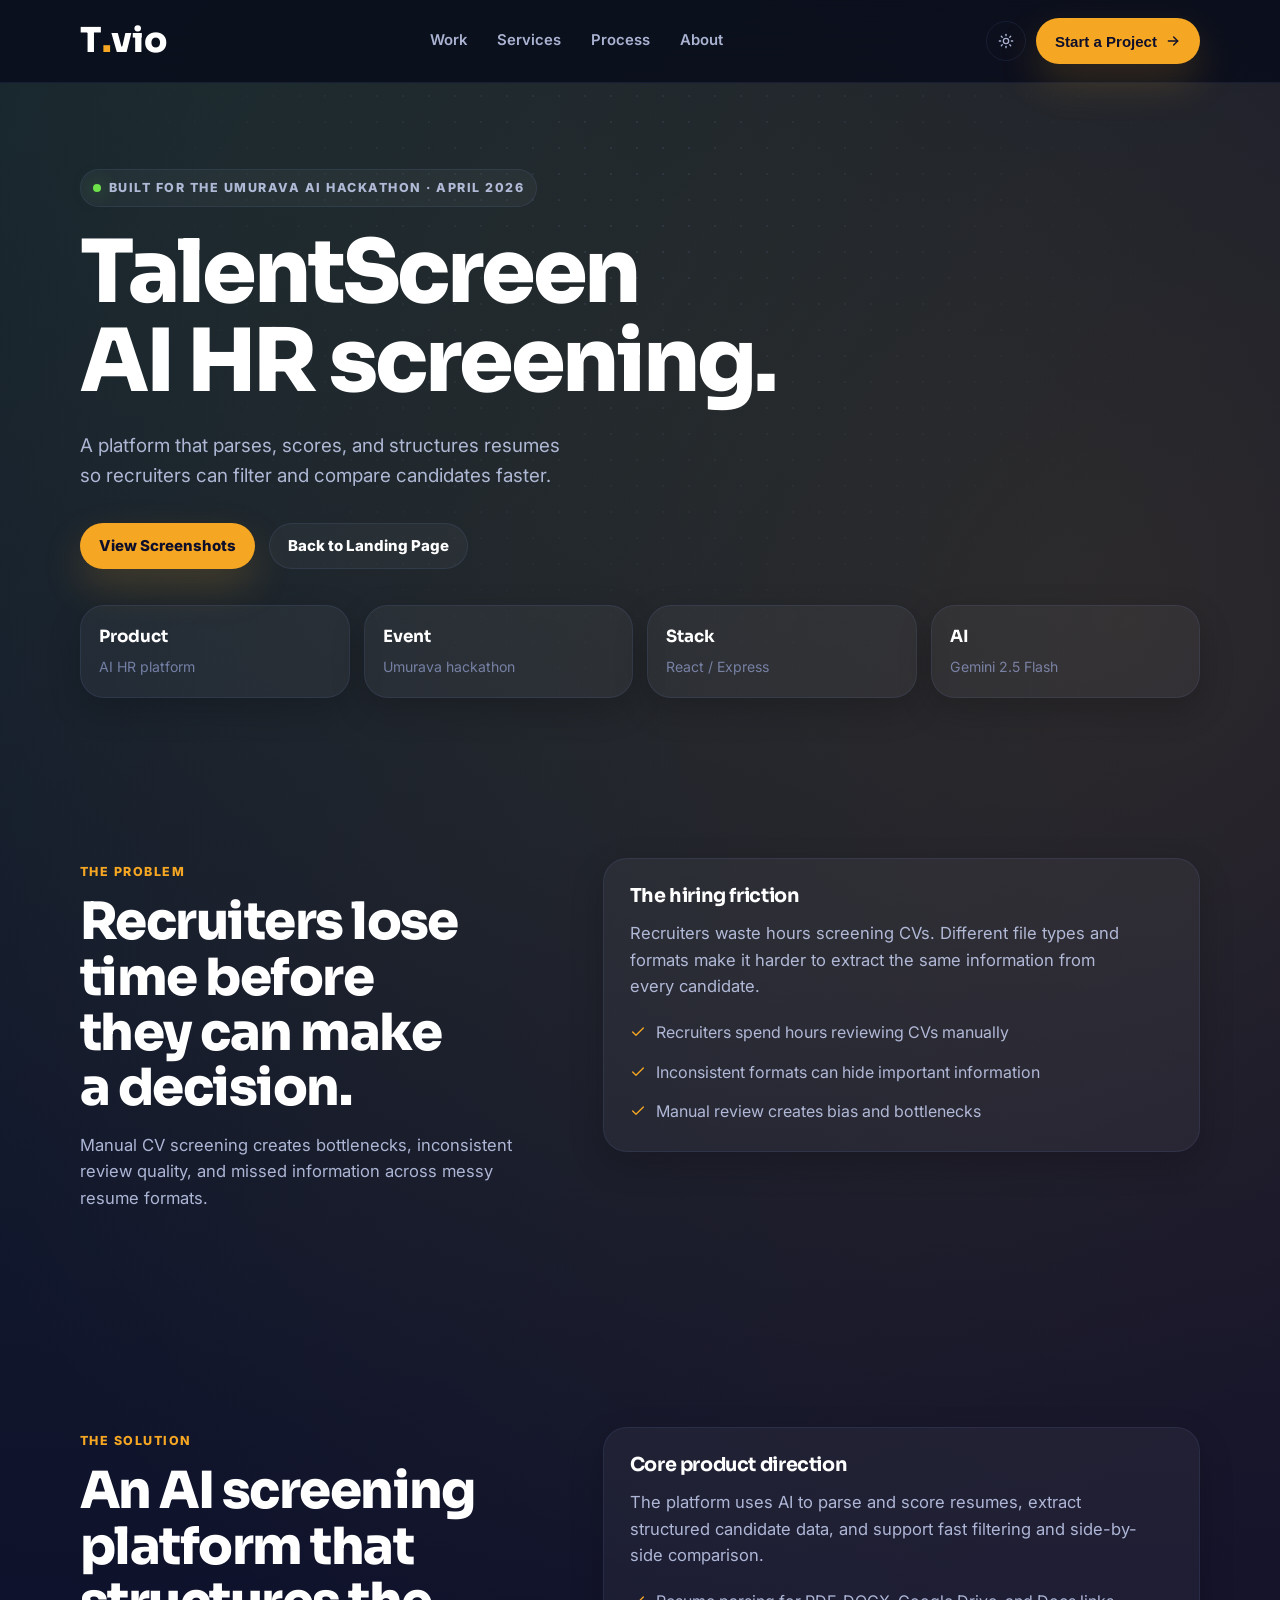
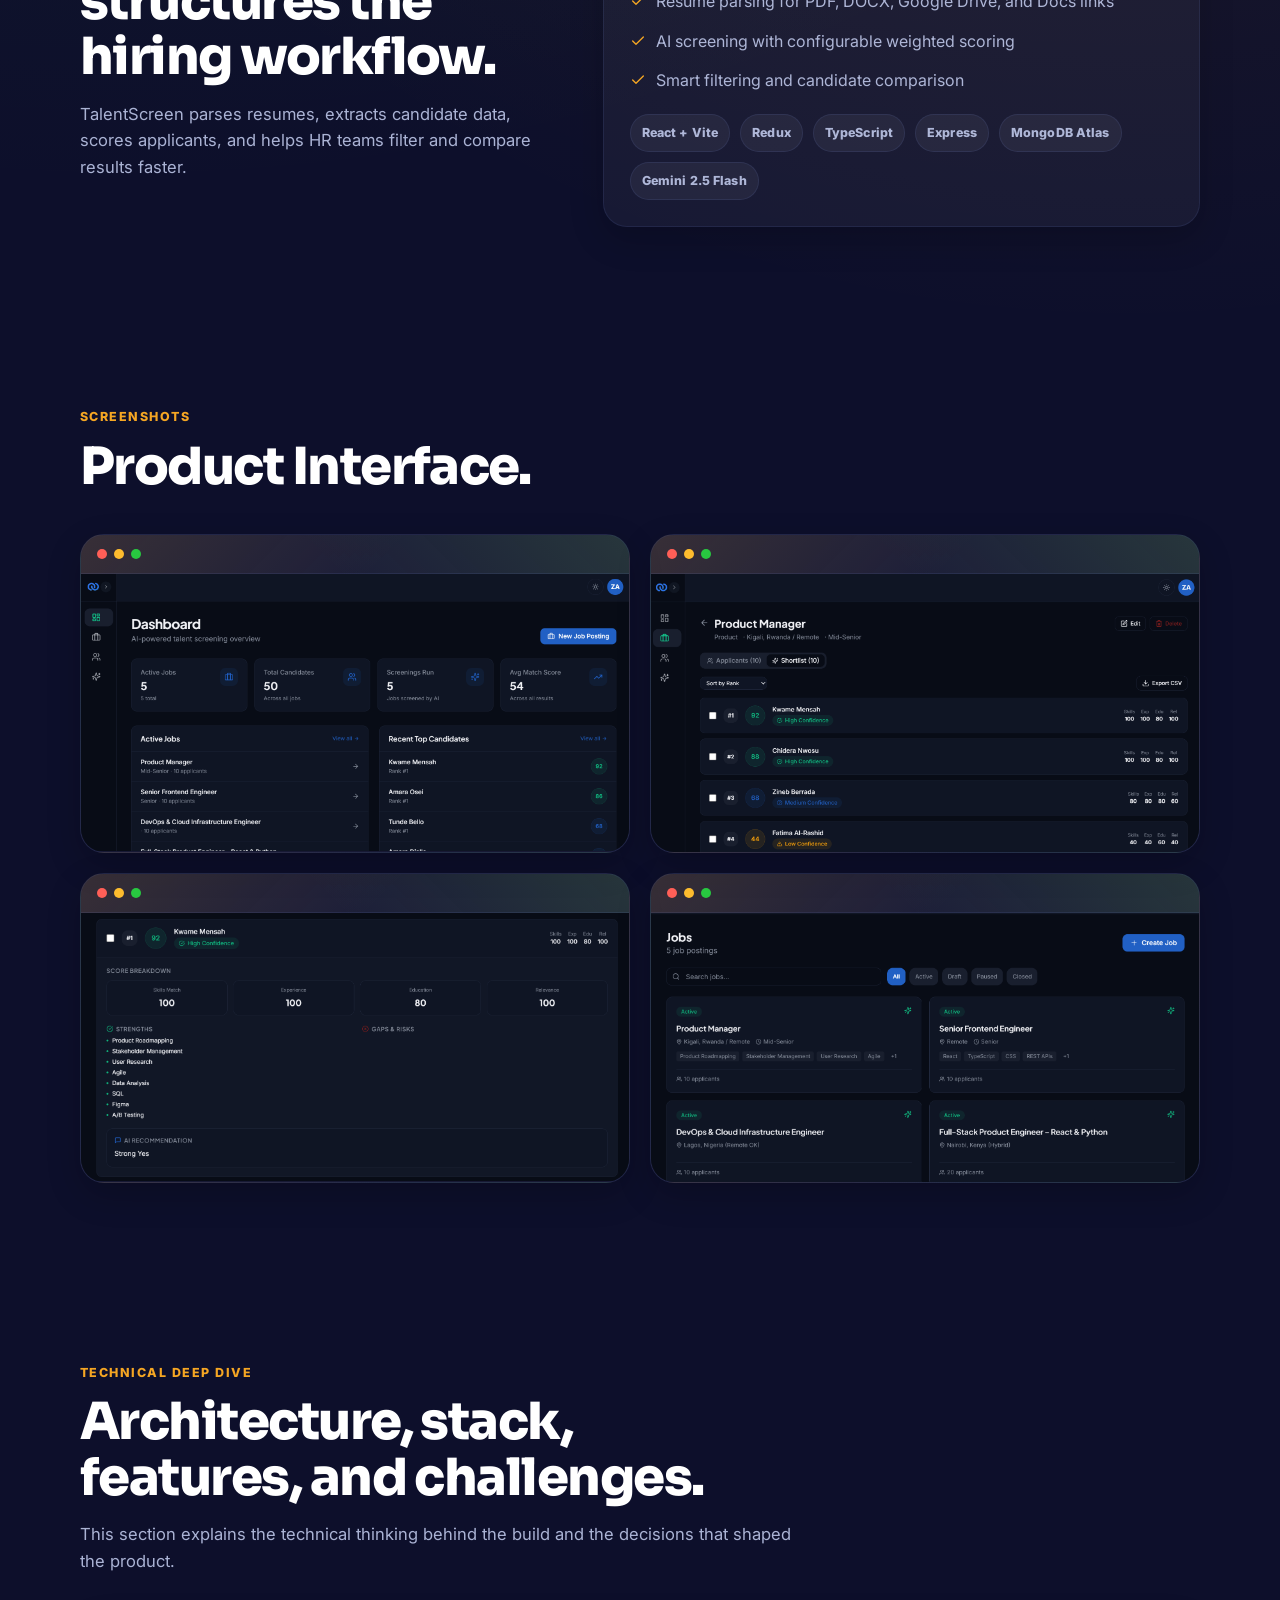
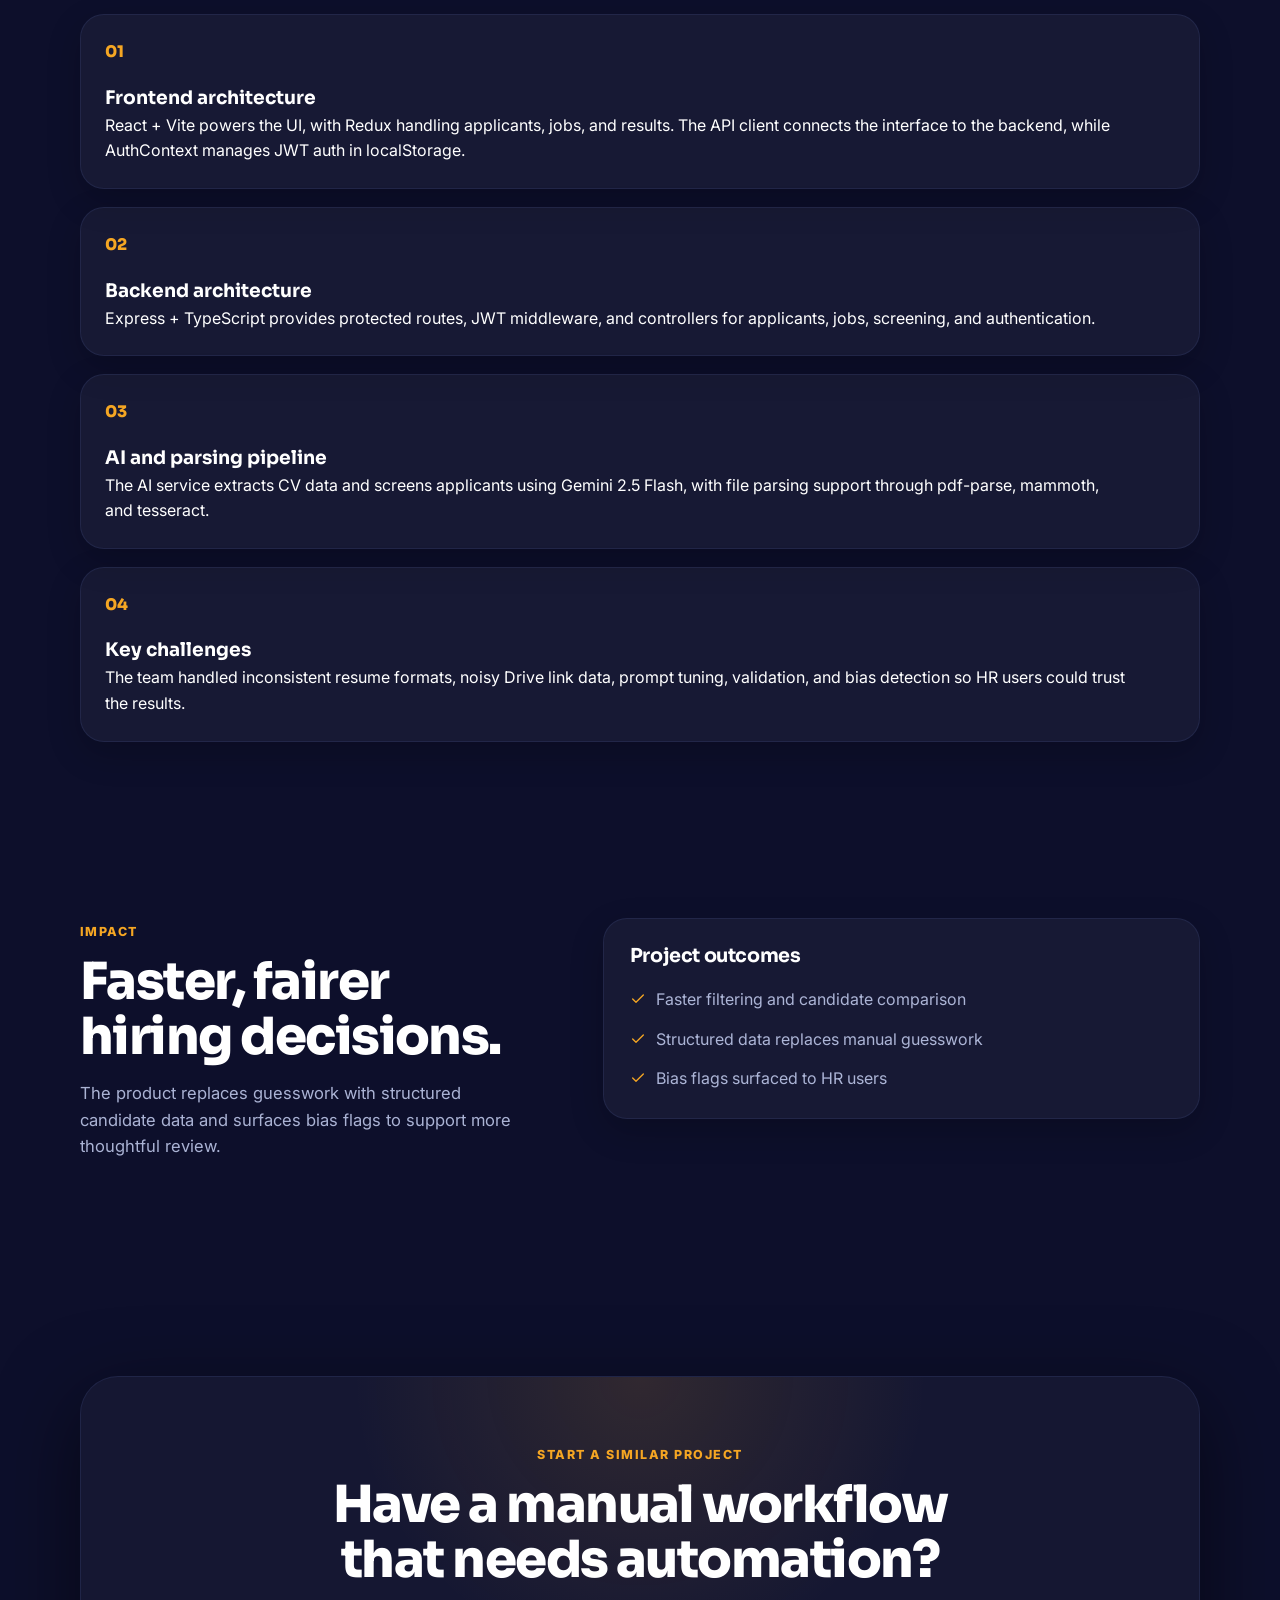
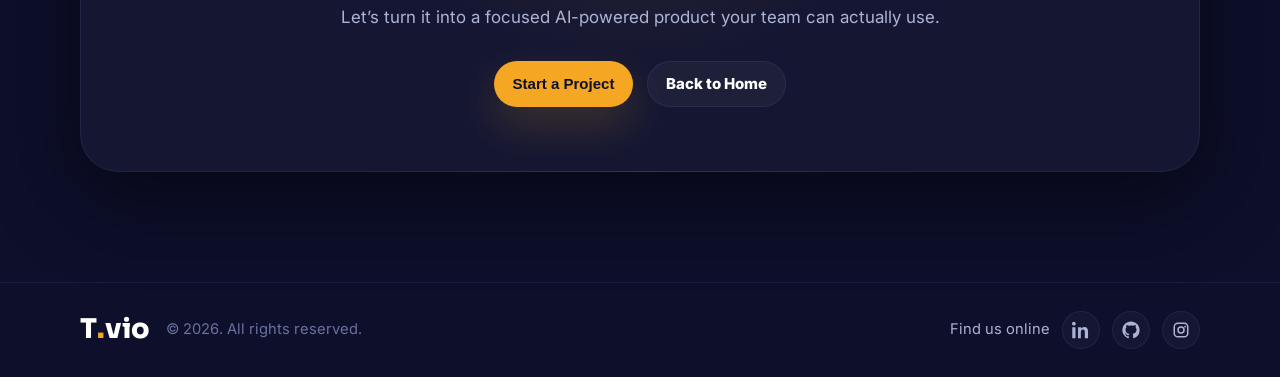
==== commit 955b258c: "text and theme changes" ====
--- a/sub_pages/talentscreenai_case_study_template.html
+++ b/sub_pages/talentscreenai_case_study_template.html
@@ -749,7 +749,7 @@
       <div class="container">
         <div class="case-hero-grid">
           <div>
-            <div class="eyebrow"><span class="dot"></span> Built for the Umurava AI Hackathon · April 2025</div>
+            <div class="eyebrow"><span class="dot"></span> Built for the Umurava AI Hackathon · April 2026</div>
             <h1 class="hero-lockup"><span class="headline-line">TalentScreen</span><span class="headline-line">AI HR screening.</span></h1>
             <p>
               <span class="headline-line">A platform that parses, scores, and structures resumes</span><span class="headline-line">so recruiters can filter and compare candidates faster.</span>
--- a/tvio-theme.css
+++ b/tvio-theme.css
@@ -8,10 +8,10 @@
 
 :root {
   /* Core Palette */
-  --color-navy: #080B1A;
-  --color-navy-mid: #0E1228;
-  --color-navy-card: #111629;
-  --color-preview-dark: #0A0D1F;
+  --color-navy: #0D0F2B;
+  --color-navy-mid: #141736;
+  --color-navy-card: #181D3A;
+  --color-preview-dark: #0F1230;
 
   --color-orange: #F5A623;
   --color-green: #6EE24A;
@@ -22,10 +22,10 @@
   --color-green-dim: rgba(110, 226, 74, 0.12);
 
   /* Dark Mode Support */
-  --color-muted-white: rgba(255, 255, 255, 0.45);
-  --color-soft-white: rgba(255, 255, 255, 0.72);
-  --color-faint-white: rgba(255, 255, 255, 0.18);
-  --color-navy-line: rgba(255, 255, 255, 0.07);
+  --color-muted-white: rgba(180, 195, 255, 0.55);
+  --color-soft-white: rgba(210, 220, 255, 0.80);
+  --color-faint-white: rgba(160, 180, 255, 0.22);
+  --color-navy-line: rgba(130, 160, 255, 0.10);
 
   /* Dark Mode Tokens */
   --bg: var(--color-navy);
--- a/style.css
+++ b/style.css
@@ -336,7 +336,7 @@
 .cards-grid,
 .process-grid {
   display: grid;
-  grid-template-columns: repeat(4, minmax(0, 1fr));
+  grid-template-columns: repeat(3, minmax(0, 1fr));
   gap: 18px;
 }
 
